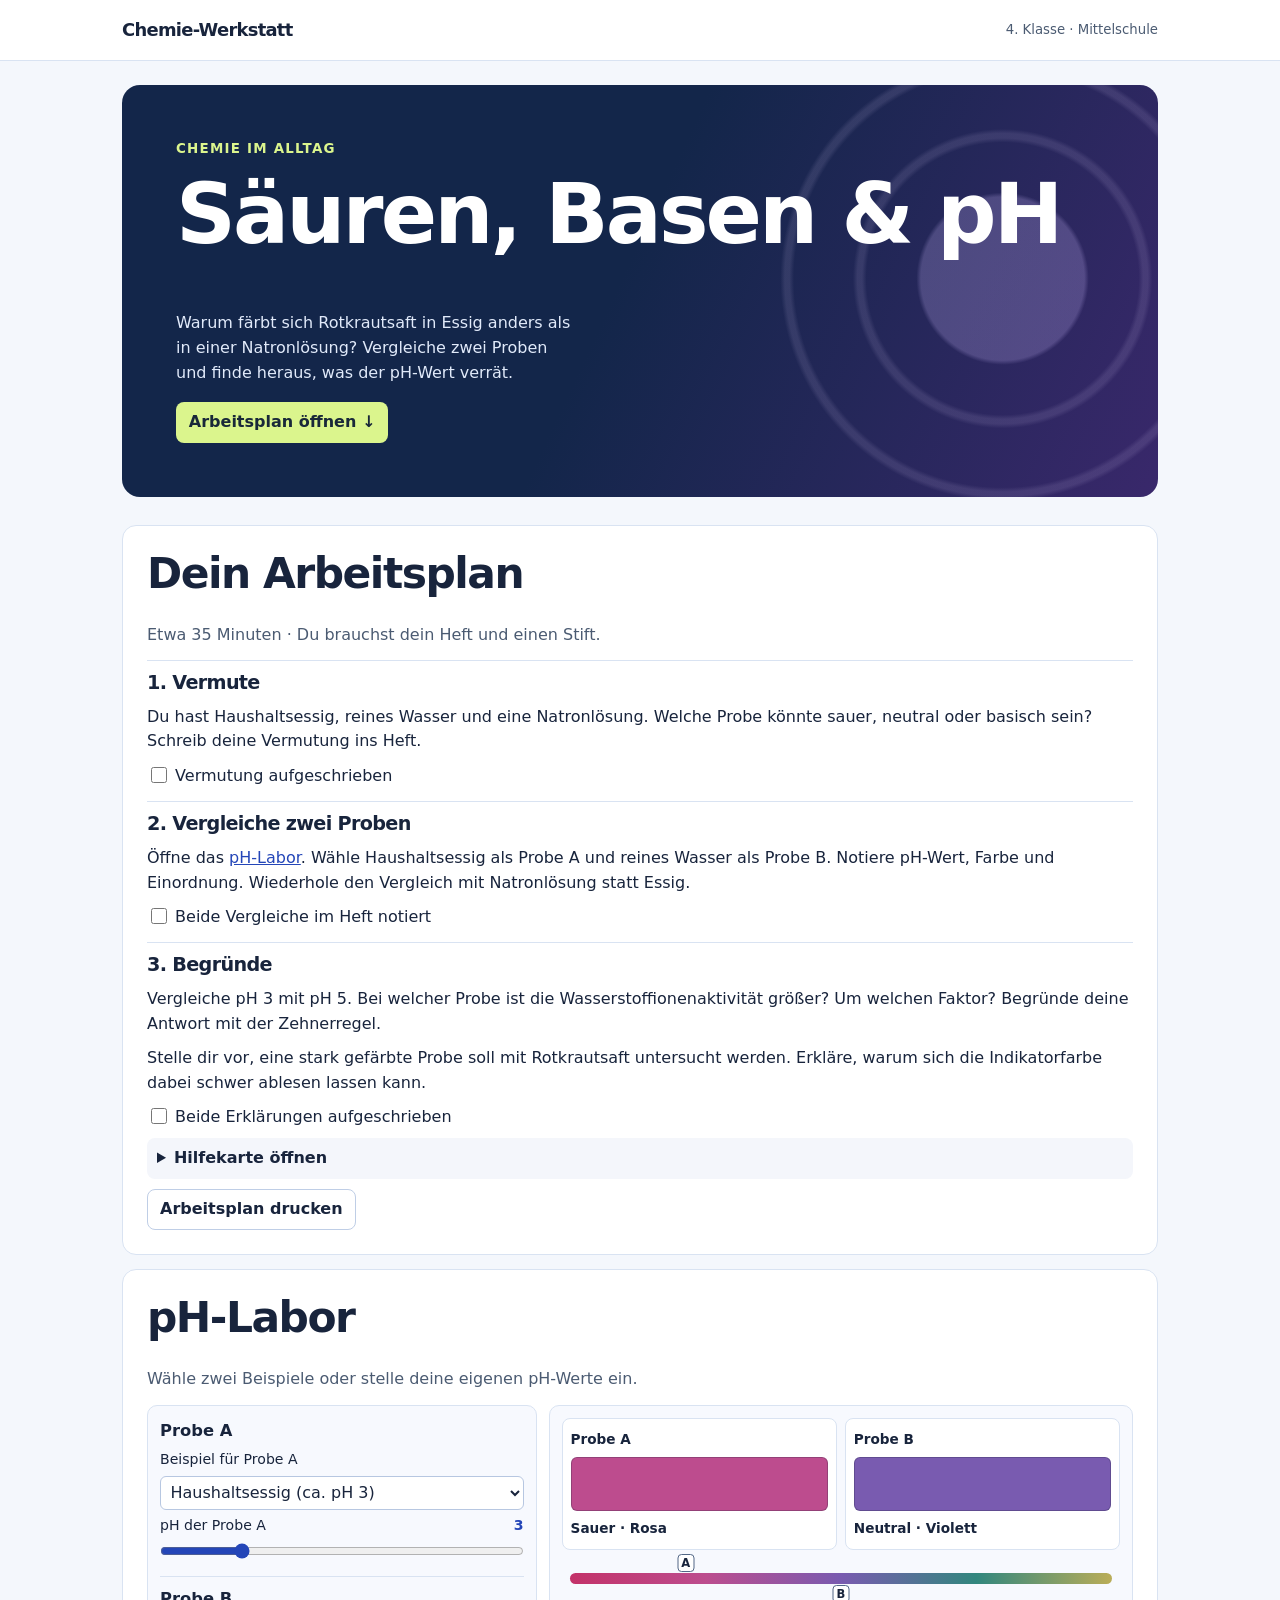
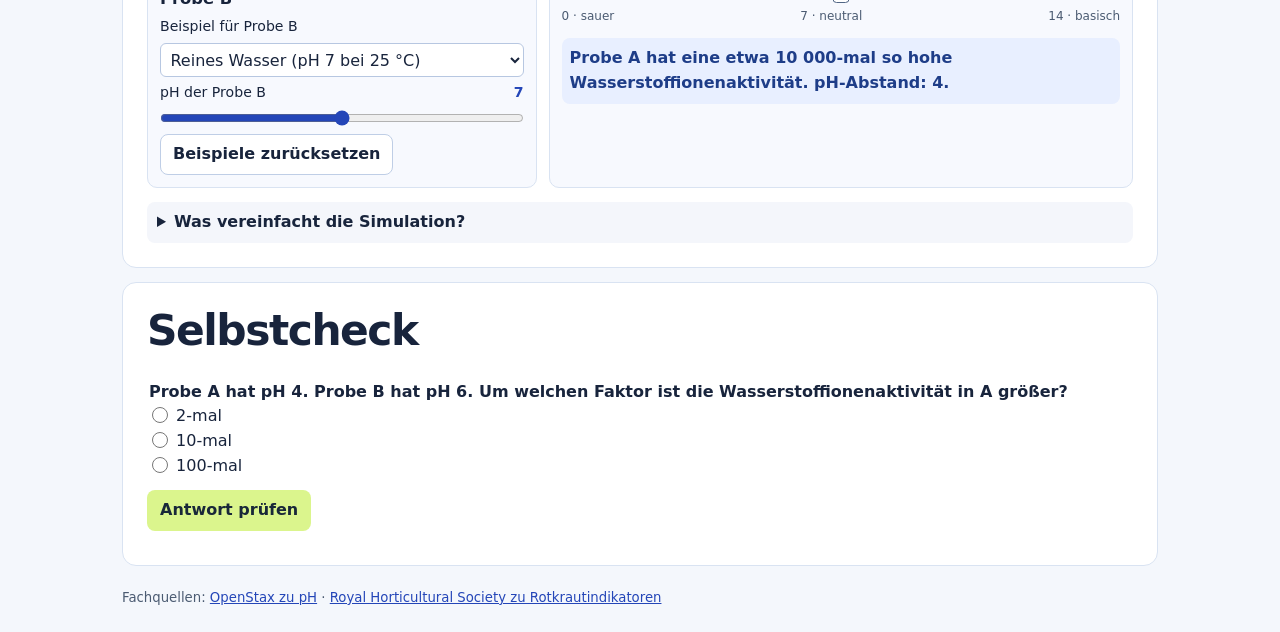
==== index.html @ e412685d "Schüler:innen-Modul zu Säuren, Basen und pH hinzufügen" ====
<!doctype html>
<html lang="de-AT">
<head>
<meta charset="utf-8">
<meta name="viewport" content="width=device-width, initial-scale=1">
<meta name="description" content="Säuren, Basen und pH erforschen. Interaktives Lernmodul für die 4. Klasse Mittelschule.">
<title>Chemie-Werkstatt · Säuren, Basen &amp; pH</title>
<style>
:root{color-scheme:light;--ink:#18243c;--muted:#4b5b72;--paper:#fff;--back:#f4f7fc;--line:#d9e3f2;--blue:#2446b8;--navy:#152749;--lime:#dbf58d;--purple:#ded5fc}
*{box-sizing:border-box}html{scroll-padding-top:16px}body{margin:0;background:var(--back);color:var(--ink);font:16px/1.55 system-ui,sans-serif}h1,h2,h3,p{margin:0 0 .6em}h1,h2,h3{line-height:1.12;letter-spacing:-.035em}h1{font-size:clamp(2.65rem,7.8vw,5.2rem)}h2{font-size:clamp(1.7rem,4vw,2.65rem)}h3{font-size:1.2rem}a{color:var(--blue)}:focus-visible{outline:3px solid #2450cf;outline-offset:4px}button,input,select{font:inherit}button,select,input[type=range],input[type=checkbox],input[type=radio],summary{cursor:pointer}button{border:1px solid #bfcee6;border-radius:8px;background:#fff;padding:.45rem .75rem;color:var(--ink);font-weight:650}button:hover{background:#edf2ff}button.primary,.hero a{background:var(--lime);color:#192839;border-color:transparent}header{background:#fff;border-bottom:1px solid var(--line)}.top,main,footer{max-width:1080px;margin:auto;padding-inline:22px}.top{min-height:60px;display:flex;align-items:center;justify-content:space-between;gap:10px}.brand{font-size:1.12rem;font-weight:800;letter-spacing:-.04em}.class{font-size:.83rem;color:var(--muted)}main{padding-top:24px}.hero{position:relative;overflow:hidden;isolation:isolate;border-radius:18px;background:linear-gradient(115deg,#13264a 48%,#39286b);color:white;padding:clamp(24px,5vw,54px);margin-bottom:28px}.hero:after{content:"";position:absolute;inset:0;background:radial-gradient(circle at 85% 47%,#cbb9fb3d 0 9%,transparent 9.5% 15%,#ddcff81f 15.5% 16%,transparent 16.5% 23%,#ddcff81f 23.5% 24%,transparent 24.5%);z-index:-1}.hero .subject{color:var(--lime);font-size:.84rem;font-weight:750;letter-spacing:.09em}.hero p{color:#e1eafa;max-width:39ch}.hero a{display:inline-block;text-decoration:none;border-radius:8px;font-weight:750;padding:.5rem .8rem;margin-top:.45rem}.card{border:1px solid var(--line);border-radius:14px;background:var(--paper);padding:clamp(14px,3vw,24px);margin-bottom:14px}.muted{color:var(--muted)}.lab{display:grid;grid-template-columns:minmax(250px,.8fr) minmax(280px,1.2fr);gap:12px;margin:14px 0}.controls,.readout{border:1px solid var(--line);background:#f7f9fe;border-radius:10px;padding:12px;min-width:0}.control+.control{border-top:1px solid var(--line);margin-top:9px;padding-top:9px}.control label{display:block;font-size:.88rem;margin:5px 0}.control output{float:right;font-weight:800;color:var(--blue)}.control input,.control select{width:100%;accent-color:var(--blue)}.control select{border:1px solid #b7c7e1;border-radius:6px;padding:.34rem;background:white;color:var(--ink)}.control input[type=range]{margin:0}.control strong{font-size:1.02rem}.readout .probes{display:grid;grid-template-columns:1fr 1fr;gap:8px}.probe{background:#fff;border:1px solid var(--line);border-radius:8px;padding:8px}.probe b{font-size:.85rem}.swatch{height:54px;border-radius:6px;border:1px solid #141f3340;margin:5px 0}.scale{position:relative;padding:21px 0;margin:2px 8px}.spectrum{height:11px;border-radius:6px;background:linear-gradient(90deg,#c33269,#bc4d8e,#795bb0,#32877e,#baad58)}.marker{position:absolute;transform:translateX(-50%);background:#fff;border:1px solid #526786;border-radius:4px;width:17px;text-align:center;font-size:.72rem;font-weight:800;line-height:16px}.marker.a{top:2px}.marker.b{bottom:2px}.scale-labels{display:flex;justify-content:space-between;font-size:.75rem;color:var(--muted)}.comparison,.feedback:not(:empty){background:#e8efff;color:#1e3d88;border-radius:8px;padding:8px;font-weight:700;margin:.8rem 0 0}.feedback[data-correct=true]{background:#e0f5e9;color:#1d614b}details{background:#f4f6fb;border-radius:8px;padding:8px 10px;margin-top:8px}summary{font-weight:700}details p{margin:.4rem 0 0}ol,ul{padding-left:1.4em}li{margin:5px 0}.task{padding-top:11px;margin-top:12px;border-top:1px solid var(--line)}.task label,fieldset label{display:block}input[type=checkbox],input[type=radio]{accent-color:var(--blue);width:1rem;height:1rem;vertical-align:-.12rem}fieldset{border:0;margin:.7rem 0;padding:0}legend{font-weight:750}footer{color:var(--muted);font-size:.83rem;padding-block:8px 23px}.no-print{margin-top:.6em}.print-only{display:none}
@media(max-width:640px){.top,main,footer{padding-inline:12px}.lab{grid-template-columns:1fr}.hero{margin-bottom:14px}}
@media print{body,header{background:#fff}header,.hero,#labor,#selbstcheck,footer,.no-print,details{display:none!important}main{padding:0}.card{border:0;padding:0}.print-only{display:block}.task{break-inside:avoid}.task h3{font-size:14pt}a{color:#111}}
</style>
</head>
<body>
<header><div class="top"><span class="brand">Chemie-Werkstatt</span><span class="class">4. Klasse · Mittelschule</span></div></header>
<main>
<section class="hero">
<p class="subject">CHEMIE IM ALLTAG</p>
<h1>Säuren, Basen &amp; pH</h1>
<p>Warum färbt sich Rotkrautsaft in Essig anders als in einer Natronlösung? Vergleiche zwei Proben und finde heraus, was der pH-Wert verrät.</p>
<a href="#arbeitsplan">Arbeitsplan öffnen ↓</a>
</section>
<section class="card" id="arbeitsplan" aria-labelledby="plan-title">
<h2 id="plan-title">Dein Arbeitsplan</h2>
<p class="print-only">Chemie-Werkstatt · Säuren, Basen &amp; pH</p>
<p class="print-only">Name: _____________________________ Datum: ________________</p>
<p class="muted">Etwa 35 Minuten · Du brauchst dein Heft und einen Stift.</p>
<section class="task">
<h3>1. Vermute</h3>
<p>Du hast Haushaltsessig, reines Wasser und eine Natronlösung. Welche Probe könnte sauer, neutral oder basisch sein? Schreib deine Vermutung ins Heft.</p>
<label class="no-print"><input type="checkbox" data-step="guess"> Vermutung aufgeschrieben</label>
</section>
<section class="task">
<h3>2. Vergleiche zwei Proben</h3>
<p class="no-print">Öffne das <a href="#labor">pH-Labor</a>. Wähle Haushaltsessig als Probe A und reines Wasser als Probe B. Notiere pH-Wert, Farbe und Einordnung. Wiederhole den Vergleich mit Natronlösung statt Essig.</p>
<p class="print-only">Nutze diese Modelldaten: Haushaltsessig pH 3, rosa. Reines Wasser pH 7, violett. Natronlösung pH 8,3, blau. Erstelle eine Tabelle mit Probe, pH-Wert, Farbe und Einordnung (sauer, neutral oder basisch).</p>
<label class="no-print"><input type="checkbox" data-step="compare"> Beide Vergleiche im Heft notiert</label>
</section>
<section class="task">
<h3>3. Begründe</h3>
<p>Vergleiche pH 3 mit pH 5. Bei welcher Probe ist die Wasserstoffionenaktivität größer? Um welchen Faktor? Begründe deine Antwort mit der Zehnerregel.</p>
<p>Stelle dir vor, eine stark gefärbte Probe soll mit Rotkrautsaft untersucht werden. Erkläre, warum sich die Indikatorfarbe dabei schwer ablesen lassen kann.</p>
<label class="no-print"><input type="checkbox" data-step="explain"> Beide Erklärungen aufgeschrieben</label>
</section>
<details><summary>Hilfekarte öffnen</summary><p>Bei 25 °C gilt für dieses Modell: Unter pH 7 sauer, bei pH 7 neutral, über pH 7 basisch. Eine pH-Stufe weniger bedeutet zehnfache Wasserstoffionenaktivität. Bei zwei Stufen multiplizierst du zweimal mit 10.</p></details>
<p class="print-only">Hilfekarte: Bei 25 °C gilt im Modell unter pH 7 sauer, bei pH 7 neutral, über pH 7 basisch. Pro pH-Stufe nach unten verzehnfacht sich die Wasserstoffionenaktivität.</p>
<button class="no-print" id="print-plan">Arbeitsplan drucken</button>
</section>
<section class="card" id="labor" aria-labelledby="lab-title">
<h2 id="lab-title">pH-Labor</h2>
<p class="muted">Wähle zwei Beispiele oder stelle deine eigenen pH-Werte ein.</p>
<div class="lab">
<div class="controls" id="controls"></div>
<div class="readout">
<div class="probes" id="probes"></div>
<div class="scale" aria-hidden="true"><div class="spectrum"></div><div class="marker a" id="mark-a">A</div><div class="marker b" id="mark-b">B</div></div>
<div class="scale-labels" aria-hidden="true"><span>0 · sauer</span><span>7 · neutral</span><span>14 · basisch</span></div>
<p id="comparison" class="comparison" role="status"></p>
</div>
</div>
<details><summary>Was vereinfacht die Simulation?</summary><p>Die Beispielwerte und Rotkrautfarben sind Näherungen. Im echten Versuch beeinflussen unter anderem die Probe und der Rotkrautauszug die Farbe. Der Neutralpunkt liegt bei 25 °C ungefähr bei pH 7. Die Skala 0 bis 14 zeigt einen üblichen Bereich für wässrige Lösungen.</p></details>
</section>
<section class="card" id="selbstcheck" aria-labelledby="check-title">
<h2 id="check-title">Selbstcheck</h2>
<fieldset><legend>Probe A hat pH 4. Probe B hat pH 6. Um welchen Faktor ist die Wasserstoffionenaktivität in A größer?</legend>
<label><input type="radio" name="answer" value="2"> 2-mal</label>
<label><input type="radio" name="answer" value="10"> 10-mal</label>
<label><input type="radio" name="answer" value="100"> 100-mal</label>
</fieldset>
<button class="primary" id="check">Antwort prüfen</button>
<p class="feedback" id="feedback" role="status"></p>
</section>
</main>
<footer>Fachquellen: <a href="https://openstax.org/books/chemistry-2e/pages/14-2-ph-and-poh">OpenStax zu pH</a> · <a href="https://www.rhs.org.uk/education-learning/school-gardening/resources/curriculum-linked/red-cabbage-indicator">Royal Horticultural Society zu Rotkrautindikatoren</a></footer>
<script>
'use strict';
const probes=['a','b'];
const samples=[['','Eigener Wert'],[2,'Zitronensaft (ca. pH 2)'],[3,'Haushaltsessig (ca. pH 3)'],[7,'Reines Wasser (pH 7 bei 25 °C)'],[8.3,'Natronlösung (ca. pH 8,3)'],[10,'Seifenlösung (ca. pH 10)']];
const colors=['#c33269','#c63c71','#c7467f','#bd4c8e','#ad529e','#9e55a5','#8a58ae','#795bb0','#586aaf','#377c9e','#32877e','#5a985b','#88a650','#a9ac4e','#baad58'];
const colorNames=['Rot','Rot','Rosa','Rosa','Purpur','Violett','Violett','Violett','Blau','Blaugrün','Blaugrün','Grün','Gelbgrün','Gelbgrün','Gelblich'];
const get=id=>document.getElementById(id);
const format=(n,digits=1)=>new Intl.NumberFormat('de-AT',{maximumFractionDigits:digits}).format(n);
const options=samples.map(([value,label])=>'<option value="'+value+'">'+label+'</option>').join('');
get('controls').innerHTML=probes.map(id=>'<div class="control"><strong>Probe '+id.toUpperCase()+'</strong><label for="sample-'+id+'">Beispiel für Probe '+id.toUpperCase()+'</label><select id="sample-'+id+'">'+options+'</select><label for="ph-'+id+'">pH der Probe '+id.toUpperCase()+' <output id="value-'+id+'" for="ph-'+id+'"></output></label><input id="ph-'+id+'" type="range" min="0" max="14" step="0.1"></div>').join('')+'<button id="reset" type="button">Beispiele zurücksetzen</button>';
get('probes').innerHTML=probes.map(id=>'<div class="probe"><b>Probe '+id.toUpperCase()+'</b><div class="swatch" id="swatch-'+id+'" aria-hidden="true"></div><b id="kind-'+id+'"></b></div>').join('');
function compare(a,b){
 const gap=Math.round(Math.abs(a-b)*10)/10;
 return {gap,larger:a<b?'A':'B',factor:10**gap};
}
function render(){
 const [a,b]=probes.map(id=>{
  const value=Number(get('ph-'+id).value);
  const color=Math.round(value);
  get('value-'+id).textContent=format(value);
  get('kind-'+id).textContent=(value<7?'Sauer':value>7?'Basisch':'Neutral')+' · '+colorNames[color];
  get('swatch-'+id).style.background=colors[color];
  get('mark-'+id).style.left=(value/14*100)+'%';
  return value;
 });
 const {gap,larger,factor}=compare(a,b);
 get('comparison').textContent=gap?'Probe '+larger+' hat eine etwa '+format(factor,2)+'-mal so hohe Wasserstoffionenaktivität. pH-Abstand: '+format(gap)+'.':'Beide Proben haben dieselbe Wasserstoffionenaktivität.';
}
function reset(){
 ['3','7'].forEach((value,i)=>{
  get('ph-'+probes[i]).value=value;
  get('sample-'+probes[i]).value=value;
 });
 render();
}
for(const id of probes){
 const range=get('ph-'+id), sample=get('sample-'+id);
 range.addEventListener('input',()=>{sample.value='';render();});
 sample.addEventListener('change',()=>{if(sample.value!=='')range.value=sample.value;render();});
}
get('reset').addEventListener('click',reset);
get('print-plan').addEventListener('click',()=>window.print());
get('check').addEventListener('click',()=>{
 const selected=document.querySelector('input[name="answer"]:checked');
 const correct=selected?.value==='100';
 const feedback=get('feedback');
 feedback.dataset.correct=String(correct);
 feedback.textContent=!selected?'Wähle zuerst eine Antwort.':correct?'Richtig. Zwei pH-Stufen ergeben 10 × 10 = 100. Die Probe mit dem niedrigeren pH-Wert hat die höhere Wasserstoffionenaktivität.':'Prüfe den Abstand der beiden pH-Werte. Multipliziere für jede Stufe mit 10.';
});
for(const box of document.querySelectorAll('[data-step]')){
 const key='chemie-ph-'+box.dataset.step;
 try{box.checked=localStorage.getItem(key)==='true';}catch{}
 box.addEventListener('change',()=>{try{localStorage.setItem(key,String(box.checked));}catch{}});
}
reset();
</script>
</body>
</html>
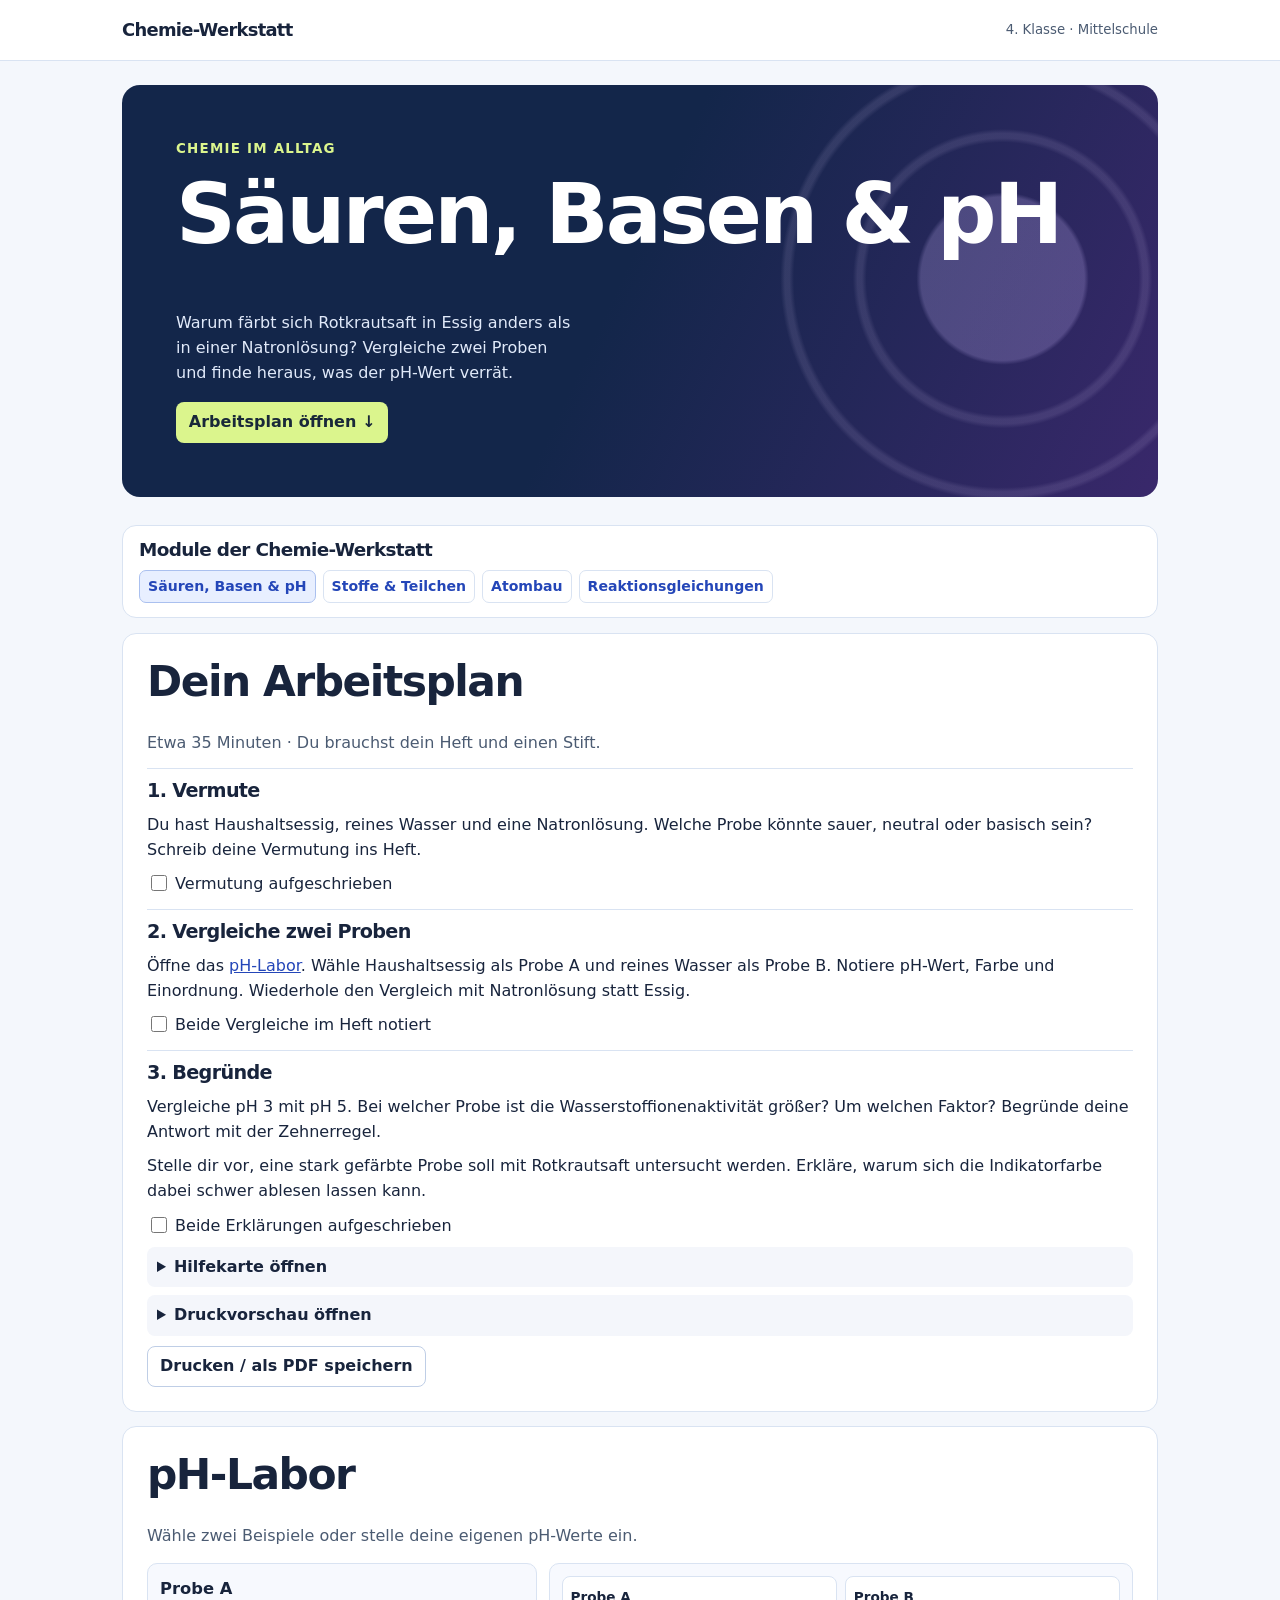
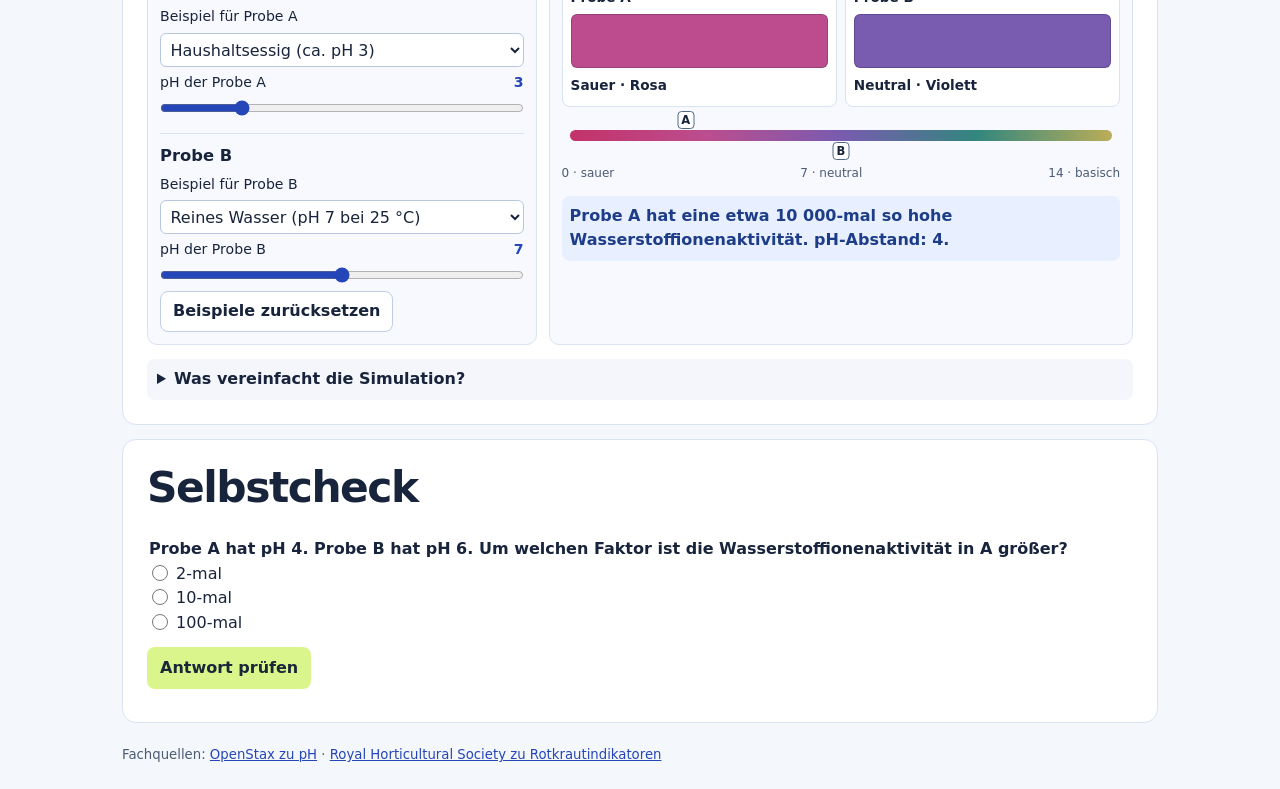
==== commit 1ec0546b: "Drei Chemie-Labore und Druckvorschauen für Arbeitspläne ergänzen" ====
--- a/index.html
+++ b/index.html
@@ -5,12 +5,7 @@
 <meta name="viewport" content="width=device-width, initial-scale=1">
 <meta name="description" content="Säuren, Basen und pH erforschen. Interaktives Lernmodul für die 4. Klasse Mittelschule.">
 <title>Chemie-Werkstatt · Säuren, Basen &amp; pH</title>
-<style>
-:root{color-scheme:light;--ink:#18243c;--muted:#4b5b72;--paper:#fff;--back:#f4f7fc;--line:#d9e3f2;--blue:#2446b8;--navy:#152749;--lime:#dbf58d;--purple:#ded5fc}
-*{box-sizing:border-box}html{scroll-padding-top:16px}body{margin:0;background:var(--back);color:var(--ink);font:16px/1.55 system-ui,sans-serif}h1,h2,h3,p{margin:0 0 .6em}h1,h2,h3{line-height:1.12;letter-spacing:-.035em}h1{font-size:clamp(2.65rem,7.8vw,5.2rem)}h2{font-size:clamp(1.7rem,4vw,2.65rem)}h3{font-size:1.2rem}a{color:var(--blue)}:focus-visible{outline:3px solid #2450cf;outline-offset:4px}button,input,select{font:inherit}button,select,input[type=range],input[type=checkbox],input[type=radio],summary{cursor:pointer}button{border:1px solid #bfcee6;border-radius:8px;background:#fff;padding:.45rem .75rem;color:var(--ink);font-weight:650}button:hover{background:#edf2ff}button.primary,.hero a{background:var(--lime);color:#192839;border-color:transparent}header{background:#fff;border-bottom:1px solid var(--line)}.top,main,footer{max-width:1080px;margin:auto;padding-inline:22px}.top{min-height:60px;display:flex;align-items:center;justify-content:space-between;gap:10px}.brand{font-size:1.12rem;font-weight:800;letter-spacing:-.04em}.class{font-size:.83rem;color:var(--muted)}main{padding-top:24px}.hero{position:relative;overflow:hidden;isolation:isolate;border-radius:18px;background:linear-gradient(115deg,#13264a 48%,#39286b);color:white;padding:clamp(24px,5vw,54px);margin-bottom:28px}.hero:after{content:"";position:absolute;inset:0;background:radial-gradient(circle at 85% 47%,#cbb9fb3d 0 9%,transparent 9.5% 15%,#ddcff81f 15.5% 16%,transparent 16.5% 23%,#ddcff81f 23.5% 24%,transparent 24.5%);z-index:-1}.hero .subject{color:var(--lime);font-size:.84rem;font-weight:750;letter-spacing:.09em}.hero p{color:#e1eafa;max-width:39ch}.hero a{display:inline-block;text-decoration:none;border-radius:8px;font-weight:750;padding:.5rem .8rem;margin-top:.45rem}.card{border:1px solid var(--line);border-radius:14px;background:var(--paper);padding:clamp(14px,3vw,24px);margin-bottom:14px}.muted{color:var(--muted)}.lab{display:grid;grid-template-columns:minmax(250px,.8fr) minmax(280px,1.2fr);gap:12px;margin:14px 0}.controls,.readout{border:1px solid var(--line);background:#f7f9fe;border-radius:10px;padding:12px;min-width:0}.control+.control{border-top:1px solid var(--line);margin-top:9px;padding-top:9px}.control label{display:block;font-size:.88rem;margin:5px 0}.control output{float:right;font-weight:800;color:var(--blue)}.control input,.control select{width:100%;accent-color:var(--blue)}.control select{border:1px solid #b7c7e1;border-radius:6px;padding:.34rem;background:white;color:var(--ink)}.control input[type=range]{margin:0}.control strong{font-size:1.02rem}.readout .probes{display:grid;grid-template-columns:1fr 1fr;gap:8px}.probe{background:#fff;border:1px solid var(--line);border-radius:8px;padding:8px}.probe b{font-size:.85rem}.swatch{height:54px;border-radius:6px;border:1px solid #141f3340;margin:5px 0}.scale{position:relative;padding:21px 0;margin:2px 8px}.spectrum{height:11px;border-radius:6px;background:linear-gradient(90deg,#c33269,#bc4d8e,#795bb0,#32877e,#baad58)}.marker{position:absolute;transform:translateX(-50%);background:#fff;border:1px solid #526786;border-radius:4px;width:17px;text-align:center;font-size:.72rem;font-weight:800;line-height:16px}.marker.a{top:2px}.marker.b{bottom:2px}.scale-labels{display:flex;justify-content:space-between;font-size:.75rem;color:var(--muted)}.comparison,.feedback:not(:empty){background:#e8efff;color:#1e3d88;border-radius:8px;padding:8px;font-weight:700;margin:.8rem 0 0}.feedback[data-correct=true]{background:#e0f5e9;color:#1d614b}details{background:#f4f6fb;border-radius:8px;padding:8px 10px;margin-top:8px}summary{font-weight:700}details p{margin:.4rem 0 0}ol,ul{padding-left:1.4em}li{margin:5px 0}.task{padding-top:11px;margin-top:12px;border-top:1px solid var(--line)}.task label,fieldset label{display:block}input[type=checkbox],input[type=radio]{accent-color:var(--blue);width:1rem;height:1rem;vertical-align:-.12rem}fieldset{border:0;margin:.7rem 0;padding:0}legend{font-weight:750}footer{color:var(--muted);font-size:.83rem;padding-block:8px 23px}.no-print{margin-top:.6em}.print-only{display:none}
-@media(max-width:640px){.top,main,footer{padding-inline:12px}.lab{grid-template-columns:1fr}.hero{margin-bottom:14px}}
-@media print{body,header{background:#fff}header,.hero,#labor,#selbstcheck,footer,.no-print,details{display:none!important}main{padding:0}.card{border:0;padding:0}.print-only{display:block}.task{break-inside:avoid}.task h3{font-size:14pt}a{color:#111}}
-</style>
+<link rel="stylesheet" href="./werkstatt.css">
 </head>
 <body>
 <header><div class="top"><span class="brand">Chemie-Werkstatt</span><span class="class">4. Klasse · Mittelschule</span></div></header>
@@ -21,7 +16,8 @@
 <p>Warum färbt sich Rotkrautsaft in Essig anders als in einer Natronlösung? Vergleiche zwei Proben und finde heraus, was der pH-Wert verrät.</p>
 <a href="#arbeitsplan">Arbeitsplan öffnen ↓</a>
 </section>
-<section class="card" id="arbeitsplan" aria-labelledby="plan-title">
+<nav class="card module-nav" aria-labelledby="module-menu"><h2 id="module-menu">Module der Chemie-Werkstatt</h2><div class="module-links"><a href="./" aria-current="page">Säuren, Basen &amp; pH</a><a href="./stoffe-teilchen/">Stoffe &amp; Teilchen</a><a href="./atombau/">Atombau</a><a href="./reaktionsgleichungen/">Reaktionsgleichungen</a></div></nav>
+<section class="card print-target" id="arbeitsplan" aria-labelledby="plan-title">
 <h2 id="plan-title">Dein Arbeitsplan</h2>
 <p class="print-only">Chemie-Werkstatt · Säuren, Basen &amp; pH</p>
 <p class="print-only">Name: _____________________________ Datum: ________________</p>
@@ -45,7 +41,18 @@
 </section>
 <details><summary>Hilfekarte öffnen</summary><p>Bei 25 °C gilt für dieses Modell: Unter pH 7 sauer, bei pH 7 neutral, über pH 7 basisch. Eine pH-Stufe weniger bedeutet zehnfache Wasserstoffionenaktivität. Bei zwei Stufen multiplizierst du zweimal mit 10.</p></details>
 <p class="print-only">Hilfekarte: Bei 25 °C gilt im Modell unter pH 7 sauer, bei pH 7 neutral, über pH 7 basisch. Pro pH-Stufe nach unten verzehnfacht sich die Wasserstoffionenaktivität.</p>
-<button class="no-print" id="print-plan">Arbeitsplan drucken</button>
+<details class="paper-preview"><summary>Druckvorschau öffnen</summary><article class="paper"><h3>Säuren, Basen &amp; pH</h3><p class="paper-title">Arbeitsplan · Chemie-Werkstatt · 4. Klasse</p><p>Name: ________________________ &nbsp; Datum: _____________</p><section class="paper-step">
+<h3>1. Vermute</h3>
+<p>Du hast Haushaltsessig, reines Wasser und eine Natronlösung. Welche Probe könnte sauer, neutral oder basisch sein? Schreib deine Vermutung ins Heft.</p>
+<span class="line"></span></section><section class="paper-step">
+<h3>2. Vergleiche zwei Proben</h3>
+<p>Nutze diese Modelldaten: Haushaltsessig pH 3, rosa. Reines Wasser pH 7, violett. Natronlösung pH 8,3, blau. Erstelle eine Tabelle mit Probe, pH-Wert, Farbe und Einordnung (sauer, neutral oder basisch).</p>
+<span class="line"></span></section><section class="paper-step">
+<h3>3. Begründe</h3>
+<p>Vergleiche pH 3 mit pH 5. Bei welcher Probe ist die Wasserstoffionenaktivität größer? Um welchen Faktor? Begründe deine Antwort mit der Zehnerregel.</p>
+<p>Stelle dir vor, eine stark gefärbte Probe soll mit Rotkrautsaft untersucht werden. Erkläre, warum sich die Indikatorfarbe dabei schwer ablesen lassen kann.</p>
+<span class="line"></span></section><p><b>Merkhilfe</b> Unter pH 7 sauer, bei pH 7 neutral, über pH 7 basisch (bei 25 °C). Eine pH-Stufe weniger bedeutet zehnfache Wasserstoffionenaktivität.</p></article></details>
+<button class="no-print" id="print-plan">Drucken / als PDF speichern</button>
 </section>
 <section class="card" id="labor" aria-labelledby="lab-title">
 <h2 id="lab-title">pH-Labor</h2>
@@ -114,7 +121,7 @@
  sample.addEventListener('change',()=>{if(sample.value!=='')range.value=sample.value;render();});
 }
 get('reset').addEventListener('click',reset);
-get('print-plan').addEventListener('click',()=>window.print());
+get('print-plan').addEventListener('click',()=>{document.querySelector('.paper-preview').open=true;window.print();});
 get('check').addEventListener('click',()=>{
  const selected=document.querySelector('input[name="answer"]:checked');
  const correct=selected?.value==='100';
--- a/werkstatt.css
+++ b/werkstatt.css
@@ -0,0 +1,14 @@
+
+:root{color-scheme:light;--ink:#18243c;--muted:#4b5b72;--paper:#fff;--back:#f4f7fc;--line:#d9e3f2;--blue:#2446b8;--navy:#152749;--lime:#dbf58d;--purple:#ded5fc}
+*{box-sizing:border-box}html{scroll-padding-top:16px}body{margin:0;background:var(--back);color:var(--ink);font:16px/1.55 system-ui,sans-serif}h1,h2,h3,p{margin:0 0 .6em}h1,h2,h3{line-height:1.12;letter-spacing:-.035em}h1{font-size:clamp(2.65rem,7.8vw,5.2rem)}h2{font-size:clamp(1.7rem,4vw,2.65rem)}h3{font-size:1.2rem}a{color:var(--blue)}:focus-visible{outline:3px solid #2450cf;outline-offset:4px}button,input,select{font:inherit}button,select,input[type=range],input[type=checkbox],input[type=radio],summary{cursor:pointer}button{border:1px solid #bfcee6;border-radius:8px;background:#fff;padding:.45rem .75rem;color:var(--ink);font-weight:650}button:hover{background:#edf2ff}button.primary,.hero a{background:var(--lime);color:#192839;border-color:transparent}header{background:#fff;border-bottom:1px solid var(--line)}.top,main,footer{max-width:1080px;margin:auto;padding-inline:22px}.top{min-height:60px;display:flex;align-items:center;justify-content:space-between;gap:10px}.brand{font-size:1.12rem;font-weight:800;letter-spacing:-.04em}.class{font-size:.83rem;color:var(--muted)}main{padding-top:24px}.hero{position:relative;overflow:hidden;isolation:isolate;border-radius:18px;background:linear-gradient(115deg,#13264a 48%,#39286b);color:white;padding:clamp(24px,5vw,54px);margin-bottom:28px}.hero:after{content:"";position:absolute;inset:0;background:radial-gradient(circle at 85% 47%,#cbb9fb3d 0 9%,transparent 9.5% 15%,#ddcff81f 15.5% 16%,transparent 16.5% 23%,#ddcff81f 23.5% 24%,transparent 24.5%);z-index:-1}.hero .subject{color:var(--lime);font-size:.84rem;font-weight:750;letter-spacing:.09em}.hero p{color:#e1eafa;max-width:39ch}.hero a{display:inline-block;text-decoration:none;border-radius:8px;font-weight:750;padding:.5rem .8rem;margin-top:.45rem}.card{border:1px solid var(--line);border-radius:14px;background:var(--paper);padding:clamp(14px,3vw,24px);margin-bottom:14px}.muted{color:var(--muted)}.lab{display:grid;grid-template-columns:minmax(250px,.8fr) minmax(280px,1.2fr);gap:12px;margin:14px 0}.controls,.readout{border:1px solid var(--line);background:#f7f9fe;border-radius:10px;padding:12px;min-width:0}.control+.control{border-top:1px solid var(--line);margin-top:9px;padding-top:9px}.control label{display:block;font-size:.88rem;margin:5px 0}.control output{float:right;font-weight:800;color:var(--blue)}.control input,.control select{width:100%;accent-color:var(--blue)}.control select{border:1px solid #b7c7e1;border-radius:6px;padding:.34rem;background:white;color:var(--ink)}.control input[type=range]{margin:0}.control strong{font-size:1.02rem}.readout .probes{display:grid;grid-template-columns:1fr 1fr;gap:8px}.probe{background:#fff;border:1px solid var(--line);border-radius:8px;padding:8px}.probe b{font-size:.85rem}.swatch{height:54px;border-radius:6px;border:1px solid #141f3340;margin:5px 0}.scale{position:relative;padding:21px 0;margin:2px 8px}.spectrum{height:11px;border-radius:6px;background:linear-gradient(90deg,#c33269,#bc4d8e,#795bb0,#32877e,#baad58)}.marker{position:absolute;transform:translateX(-50%);background:#fff;border:1px solid #526786;border-radius:4px;width:17px;text-align:center;font-size:.72rem;font-weight:800;line-height:16px}.marker.a{top:2px}.marker.b{bottom:2px}.scale-labels{display:flex;justify-content:space-between;font-size:.75rem;color:var(--muted)}.comparison,.feedback:not(:empty){background:#e8efff;color:#1e3d88;border-radius:8px;padding:8px;font-weight:700;margin:.8rem 0 0}.feedback[data-correct=true]{background:#e0f5e9;color:#1d614b}details{background:#f4f6fb;border-radius:8px;padding:8px 10px;margin-top:8px}summary{font-weight:700}details p{margin:.4rem 0 0}ol,ul{padding-left:1.4em}li{margin:5px 0}.task{padding-top:11px;margin-top:12px;border-top:1px solid var(--line)}.task label,fieldset label{display:block}input[type=checkbox],input[type=radio]{accent-color:var(--blue);width:1rem;height:1rem;vertical-align:-.12rem}fieldset{border:0;margin:.7rem 0;padding:0}legend{font-weight:750}footer{color:var(--muted);font-size:.83rem;padding-block:8px 23px}.no-print{margin-top:.6em}.print-only{display:none}
+@media(max-width:640px){.top,main,footer{padding-inline:12px}.lab{grid-template-columns:1fr}.hero{margin-bottom:14px}}
+@media print{body,header{background:#fff}header,.hero,#labor,#selbstcheck,footer,.no-print,details{display:none!important}main{padding:0}.card{border:0;padding:0}.print-only{display:block}.task{break-inside:avoid}.task h3{font-size:14pt}a{color:#111}}
+
+.module-nav{margin:0 0 15px;padding:14px 16px}.module-nav h2{font-size:1.15rem;margin-bottom:9px}.module-links{display:flex;flex-wrap:wrap;gap:7px}.module-links a{border:1px solid var(--line);border-radius:7px;padding:5px 8px;text-decoration:none;font-weight:650;font-size:.88rem}.module-links a[aria-current=page]{background:#e8efff;border-color:#aac0ef}.brand a{text-decoration:none;color:inherit}.paper-preview summary{cursor:pointer}.paper{background:#fff;color:#17243b;border:1px solid #d9e3f2;border-radius:8px;padding:18px;margin-top:9px}.paper h3{font-size:1.35rem}.paper .paper-step{margin:12px 0}.paper .line{display:block;border-bottom:1px solid #b4bece;height:20px}.paper-title{font-weight:700}.document-controls{display:flex;flex-wrap:wrap;gap:8px;margin-top:8px}.lab .lab{display:block}.chem-panel .lab{display:block}.lab-controls .secondary{margin-top:4px}.chem-panel .model-note,.chem-panel .lab-task{font-size:.92rem}.chem-panel .lab-task .secondary{margin-bottom:4px}.chem-panel canvas{max-width:100%}
+@media print{main>*:not(.print-target){display:none!important}.print-target>:not(.paper-preview){display:none!important}.print-target>.paper-preview{display:block!important;margin:0;padding:0;background:none}.paper-preview summary{display:none}.paper{display:block!important;border:0;margin:0;padding:0}.paper-step{break-inside:avoid}}
+
+.lab{--lab-line:#dce5f4;--lab-blue:#274fc8;--lab-muted:#455d7d}.lab-intro{color:var(--muted);font-size:14px}.lab-grid{display:grid;grid-template-columns:minmax(185px,.7fr) minmax(0,1.7fr);gap:12px;align-items:start}.lab-controls,.lab-visual{border:1px solid var(--lab-line);border-radius:12px;background:#f7f9fe;padding:12px;min-width:0}.lab-controls label{display:flex;justify-content:space-between;gap:4px;margin:8px 0 4px;font-size:13px;font-weight:700}.lab-controls output{color:var(--lab-blue);white-space:nowrap}.lab-controls select,.lab-controls input[type=range]{width:100%;min-width:0;accent-color:var(--lab-blue)}.lab-controls select{padding:5px;border:1px solid #becce4;border-radius:6px;background:white;color:var(--ink)}.lab-actions{display:flex;flex-wrap:wrap;gap:5px;margin-top:10px}.lab-actions button{font-size:12px}.lab-stat{padding:7px 9px;border-radius:7px;background:#e8efff;color:#1d3c8d;font-weight:700;font-size:13px;overflow-wrap:anywhere}.lab-stat[data-result=yes],.lab-feedback[data-result=yes]{color:#155a47;background:#dff4ea}.lab-visual canvas{display:block;width:100%;height:auto;border-radius:8px}.water-grid{display:grid;gap:8px;margin-top:8px}.water-grid figure{margin:0}.water-grid figcaption{font-size:11px;color:var(--lab-muted);padding:3px 0}.water-grid #water-particles,.atom-display canvas{background:#152747}.water-grid #heating-curve{background:#fff;border:1px solid var(--lab-line)}.lab-task fieldset{border:0;margin:7px 0;padding:0;min-width:0}.lab-task legend{font-weight:700}.lab-task label{display:block;margin:4px 0;font-size:14px}.lab-task input{accent-color:var(--lab-blue)}.lab-feedback:not(:empty){padding:6px 8px;border-radius:6px;background:#e8efff}.lab-feedback[data-result=yes]:not(:empty){background:#dff4ea}.model-note p{font-size:13px;color:var(--lab-muted)}
+.probe-control+ .probe-control{margin-top:9px;padding-top:8px;border-top:1px solid var(--lab-line)}.ph-probes,.eq-model{display:grid;grid-template-columns:repeat(2,minmax(0,1fr));gap:8px}.ph-probe,.eq-model section{border:1px solid var(--lab-line);border-radius:8px;background:#fff;padding:7px;min-width:0}.ph-probe h4,.eq-model h4{font-size:14px;margin:0 0 5px}.ph-probe b{font-size:12px}.probe-color{height:45px;border-radius:5px;box-shadow:inset 0 0 0 1px #192d4940}.ph-scale{position:relative;padding:21px 0;margin:0 7px}.ph-spectrum{height:13px;border-radius:7px;background:linear-gradient(90deg,#c33269,#bc4d8e,#795bb0,#32877e,#baad58)}.ph-marker{position:absolute;transform:translateX(-50%);border:1px solid #304565;background:#fff;border-radius:4px;width:16px;text-align:center;font-size:10px;font-weight:700;line-height:15px}.ph-marker#marker-a{top:2px}.ph-marker#marker-b{bottom:2px}.ph-scale-labels{display:flex;justify-content:space-between;gap:4px;font-size:11px;color:var(--lab-muted)}.eq-model{margin:8px 0}.eq-term{font-size:12px;margin:4px 0 8px}.eq-groups{display:flex;flex-wrap:wrap;gap:3px}.eq-group{display:inline-flex;flex-wrap:wrap;align-items:center;gap:1px;padding:2px;border:1px solid #dce5f4;border-radius:5px}.atom-dot{display:inline-grid;place-items:center;min-width:17px;height:17px;border-radius:50%;font-size:9px;font-weight:700;background:#dfecff;color:#14376a}.atom-dot.el-O{background:#ffd3ce;color:#862921}.atom-dot.el-C{background:#dae0e8;color:#25344e}.atom-dot.el-Fe{background:#ffe1b4;color:#734214}.atom-dot.el-Mg{background:#d9efda;color:#2d5d33}.eq-table{width:100%;border-collapse:collapse;font-size:12px;text-align:left}.eq-table th,.eq-table td{padding:4px;border-bottom:1px solid var(--lab-line)}.eq-table .balanced{color:#176049}.eq-table .unbalanced{color:#8e3f24}.atom-display{display:grid;grid-template-columns:minmax(0,1.5fr) minmax(110px,1fr);gap:9px;align-items:center}.nucleus-info{font-size:12px}.isotope-symbol{display:flex;align-items:center;justify-content:flex-start;color:var(--lab-blue);gap:3px}.isotope-symbol b{font:700 40px/1 var(--display)}.nuclide-left{display:grid;text-align:right;font-size:15px;line-height:1}.nuclide-charge{align-self:flex-start;font-size:14px}.atom-legend{display:flex;flex-wrap:wrap;gap:9px;font-size:11px}.atom-legend span{display:flex;align-items:center;gap:4px}.dot{width:10px;height:10px;border-radius:50%;border:1px solid #1b315c44;display:inline-block}.dot.proton{background:#f4a471}.dot.neutron{background:#c4aaff}.dot.electron{background:#82caff}.element-strip{display:grid;grid-template-columns:repeat(10,minmax(0,1fr));gap:3px}.element-strip button{min-width:0;border:1px solid #d5def0;border-radius:4px;background:#fff;color:var(--ink);padding:2px 0;font-size:12px;font-weight:700}.element-strip small{display:block;font-size:8px;font-weight:400}.element-strip button[aria-pressed=true]{background:#264ac2;color:white;border-color:#264ac2}
+@media(min-width:760px){.water-grid{grid-template-columns:repeat(2,minmax(0,1fr));align-items:start}}
+@media(max-width:560px){.lab-grid{grid-template-columns:1fr}.water-grid{grid-template-columns:repeat(2,minmax(0,1fr))}.lab-controls,.lab-visual{padding:8px}}
+@media(max-width:390px){.water-grid{grid-template-columns:1fr}.eq-table th,.eq-table td{padding:3px}}
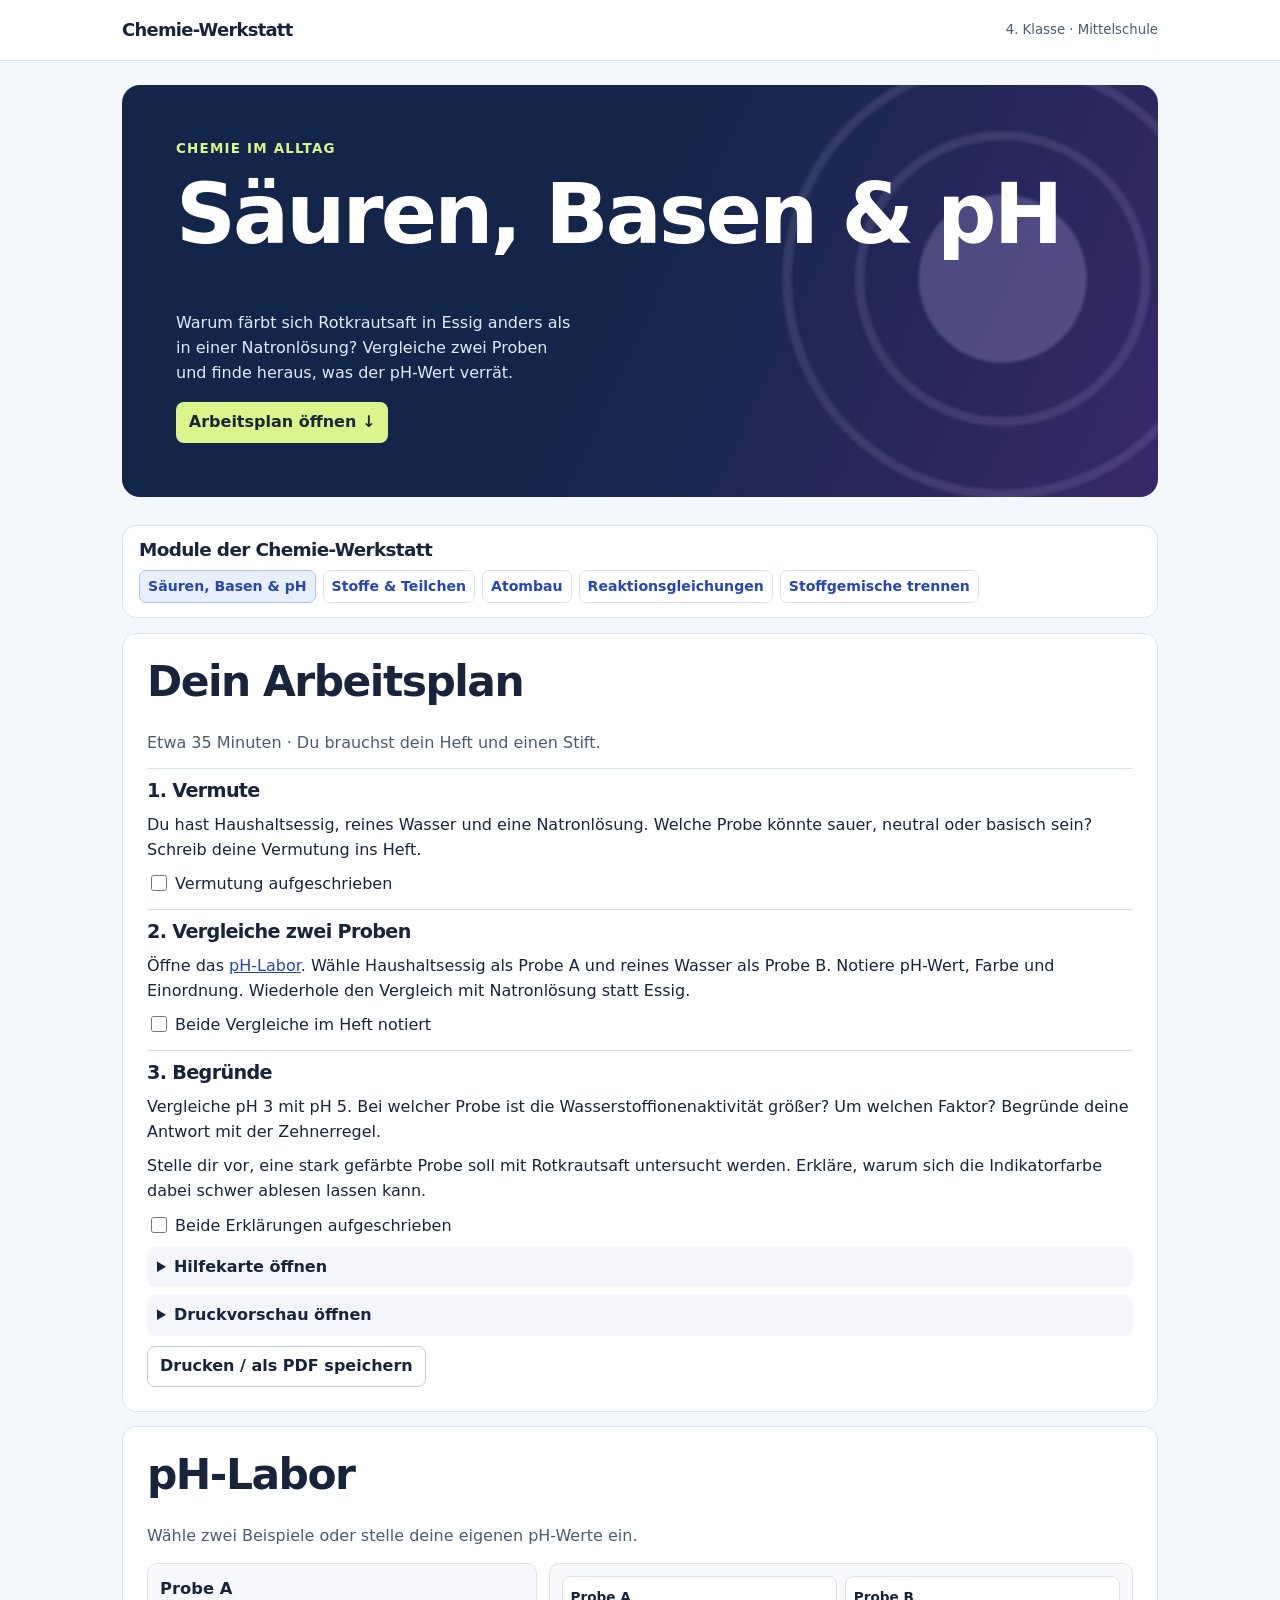
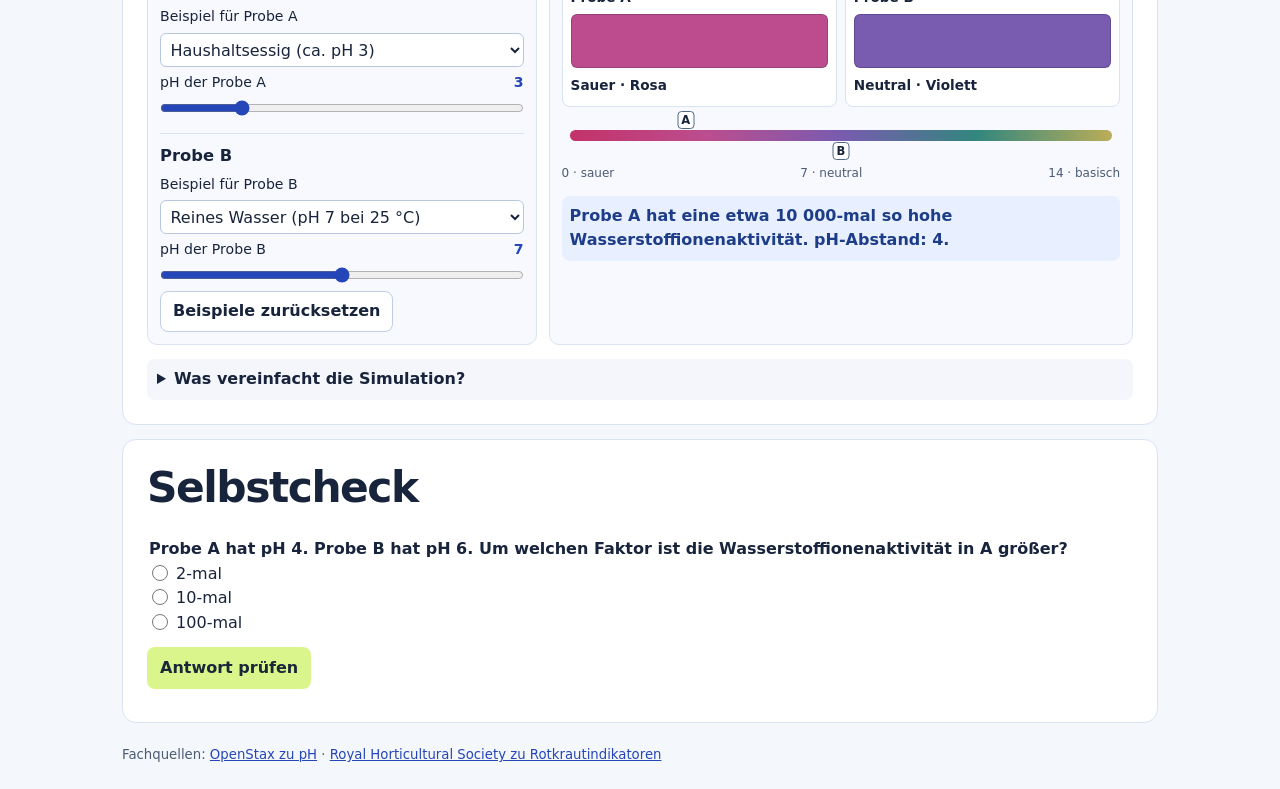
==== commit c64d2231: "Bildgestütztes Trennlabor und druckbares Versuchsprotokoll ergänzen" ====
--- a/index.html
+++ b/index.html
@@ -16,7 +16,7 @@
 <p>Warum färbt sich Rotkrautsaft in Essig anders als in einer Natronlösung? Vergleiche zwei Proben und finde heraus, was der pH-Wert verrät.</p>
 <a href="#arbeitsplan">Arbeitsplan öffnen ↓</a>
 </section>
-<nav class="card module-nav" aria-labelledby="module-menu"><h2 id="module-menu">Module der Chemie-Werkstatt</h2><div class="module-links"><a href="./" aria-current="page">Säuren, Basen &amp; pH</a><a href="./stoffe-teilchen/">Stoffe &amp; Teilchen</a><a href="./atombau/">Atombau</a><a href="./reaktionsgleichungen/">Reaktionsgleichungen</a></div></nav>
+<nav class="card module-nav" aria-labelledby="module-menu"><h2 id="module-menu">Module der Chemie-Werkstatt</h2><div class="module-links"><a href="./" aria-current="page">Säuren, Basen &amp; pH</a><a href="./stoffe-teilchen/">Stoffe &amp; Teilchen</a><a href="./atombau/">Atombau</a><a href="./reaktionsgleichungen/">Reaktionsgleichungen</a><a href="./trennlabor/">Stoffgemische trennen</a></div></nav>
 <section class="card print-target" id="arbeitsplan" aria-labelledby="plan-title">
 <h2 id="plan-title">Dein Arbeitsplan</h2>
 <p class="print-only">Chemie-Werkstatt · Säuren, Basen &amp; pH</p>
